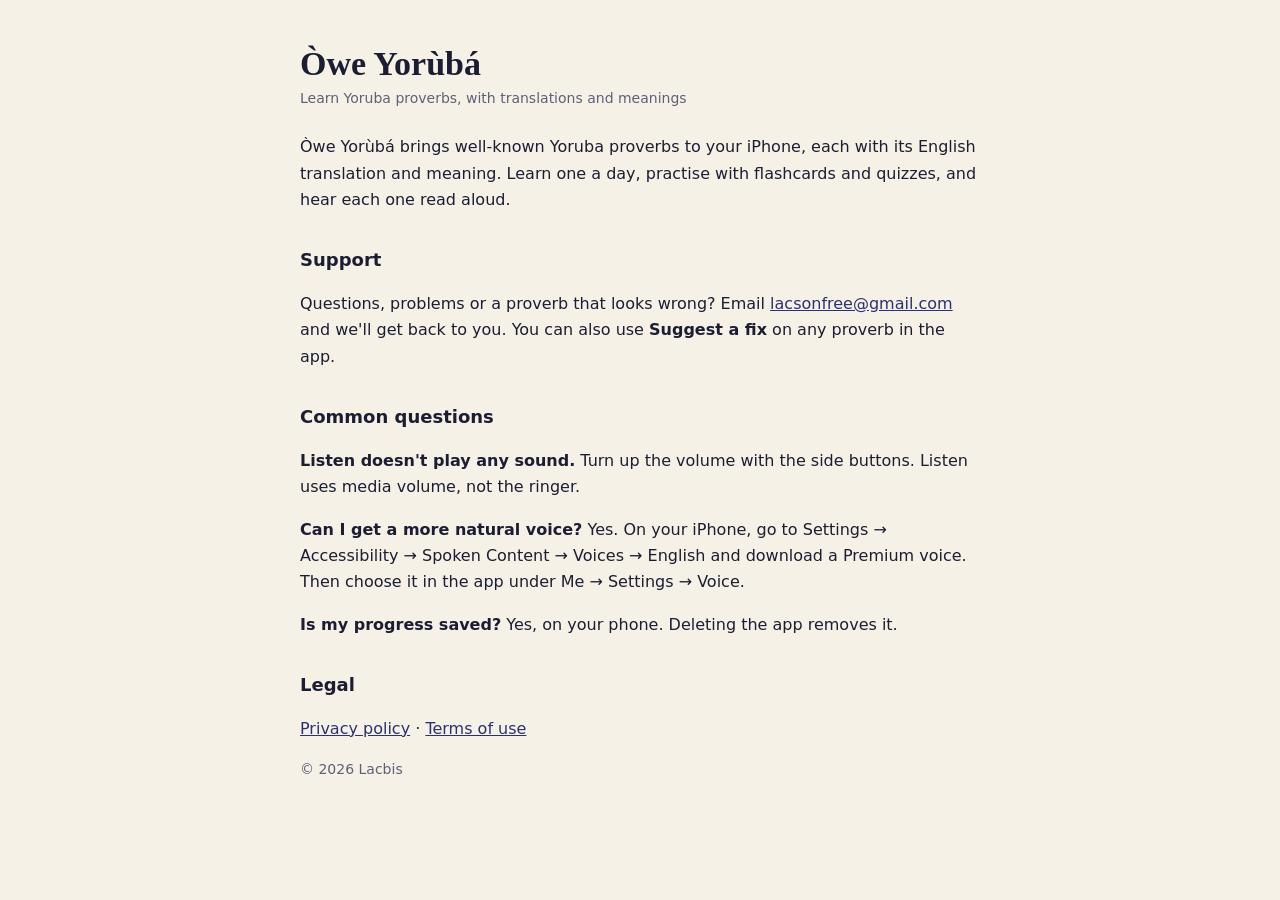
==== index.html @ 76b3ccce "Òwe Yorùbá support, privacy policy and terms pages Co-Authored-By: Claude Opus 5.5 <noreply@anthropi" ====
<!doctype html>
<html lang="en"><head><meta charset="utf-8"><meta name="viewport" content="width=device-width, initial-scale=1, viewport-fit=cover">
<title>Òwe Yorùbá · Support</title><meta name="description" content="Support for Òwe Yorùbá, the Yoruba proverbs app."><link rel="stylesheet" href="page.css"></head>
<body><main>
<h1>Òwe Yorùbá</h1>
<p class="meta">Learn Yoruba proverbs, with translations and meanings</p>

<p>Òwe Yorùbá brings well-known Yoruba proverbs to your iPhone, each with its English translation and meaning. Learn one a day, practise with flashcards and quizzes, and hear each one read aloud.</p>

<h2>Support</h2>
<p>Questions, problems or a proverb that looks wrong? Email <a href="mailto:lacsonfree@gmail.com">lacsonfree@gmail.com</a> and we'll get back to you. You can also use <b>Suggest a fix</b> on any proverb in the app.</p>

<h2>Common questions</h2>
<p><b>Listen doesn't play any sound.</b> Turn up the volume with the side buttons. Listen uses media volume, not the ringer.</p>
<p><b>Can I get a more natural voice?</b> Yes. On your iPhone, go to Settings → Accessibility → Spoken Content → Voices → English and download a Premium voice. Then choose it in the app under Me → Settings → Voice.</p>
<p><b>Is my progress saved?</b> Yes, on your phone. Deleting the app removes it.</p>

<h2>Legal</h2>
<p><a href="privacy.html">Privacy policy</a> · <a href="terms.html">Terms of use</a></p>
<p class="meta">© 2026 Lacbis</p>
</main></body></html>
---- page.css ----
:root { color-scheme: light dark; --bg:#f6f1e7; --ink:#1b1d33; --muted:#5d6079; --line:#e3dccd; --accent:#2b3170; }
@media (prefers-color-scheme: dark) { :root { --bg:#12142b; --ink:#f1ece0; --muted:#a8abc4; --line:#2b2f55; --accent:#e6b85c; } }
html, body { margin: 0; background: var(--bg); color: var(--ink); }
body { font: 16px/1.65 system-ui, -apple-system, "Segoe UI", sans-serif; }
main { max-width: 680px; margin: 0 auto; padding: calc(32px + env(safe-area-inset-top)) 16px 64px; }
a { color: var(--accent); }
h1 { font: 700 34px/1.15 Georgia, serif; margin: 12px 0 4px; }
h2 { font-size: 18px; margin: 32px 0 6px; }
.meta { color: var(--muted); font-size: 14px; margin: 0 0 24px; }
.back { font-size: 14px; text-decoration: none; }
li { margin: 4px 0; }
.fill { background: color-mix(in srgb, #e6b85c 30%, transparent); padding: 0 4px; border-radius: 4px; }
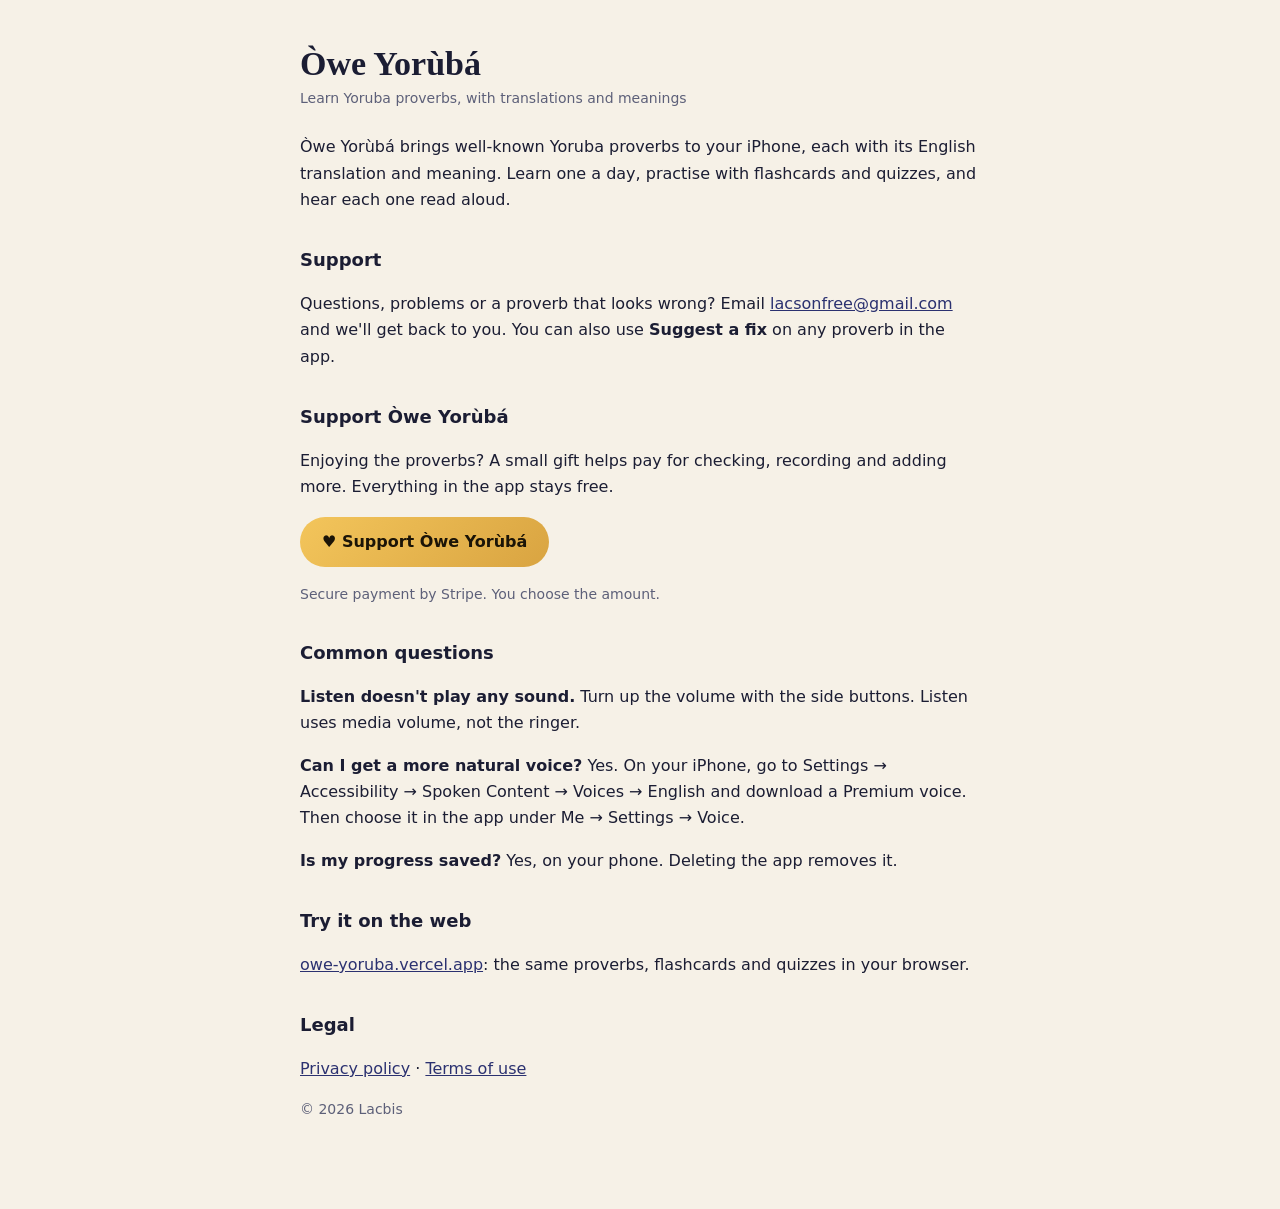
==== commit 3146734a: "Add Support Òwe Yorùbá link and web app link Co-Authored-By: Claude Opus 5.5 <noreply@anthropic.com>" ====
--- a/index.html
+++ b/index.html
@@ -10,11 +10,19 @@
 <h2>Support</h2>
 <p>Questions, problems or a proverb that looks wrong? Email <a href="mailto:lacsonfree@gmail.com">lacsonfree@gmail.com</a> and we'll get back to you. You can also use <b>Suggest a fix</b> on any proverb in the app.</p>
 
+<h2>Support Òwe Yorùbá</h2>
+<p>Enjoying the proverbs? A small gift helps pay for checking, recording and adding more. Everything in the app stays free.</p>
+<p><a class="support-btn" href="https://buy.stripe.com/bJefZigml0HR7Sy9vY08g01" target="_blank" rel="noopener noreferrer">♥ Support Òwe Yorùbá</a></p>
+<p class="meta">Secure payment by Stripe. You choose the amount.</p>
+
 <h2>Common questions</h2>
 <p><b>Listen doesn't play any sound.</b> Turn up the volume with the side buttons. Listen uses media volume, not the ringer.</p>
 <p><b>Can I get a more natural voice?</b> Yes. On your iPhone, go to Settings → Accessibility → Spoken Content → Voices → English and download a Premium voice. Then choose it in the app under Me → Settings → Voice.</p>
 <p><b>Is my progress saved?</b> Yes, on your phone. Deleting the app removes it.</p>
 
+<h2>Try it on the web</h2>
+<p><a href="https://owe-yoruba.vercel.app">owe-yoruba.vercel.app</a>: the same proverbs, flashcards and quizzes in your browser.</p>
+
 <h2>Legal</h2>
 <p><a href="privacy.html">Privacy policy</a> · <a href="terms.html">Terms of use</a></p>
 <p class="meta">© 2026 Lacbis</p>
--- a/page.css
+++ b/page.css
@@ -10,3 +10,5 @@
 .back { font-size: 14px; text-decoration: none; }
 li { margin: 4px 0; }
 .fill { background: color-mix(in srgb, #e6b85c 30%, transparent); padding: 0 4px; border-radius: 4px; }
+.support-btn { display: inline-block; padding: 12px 22px; border-radius: 999px; font-weight: 700; text-decoration: none; color: #1b1407; background: linear-gradient(135deg, #f3c55b, #d9a441); }
+.support-btn:focus-visible { outline: 2px solid var(--ink); outline-offset: 2px; }
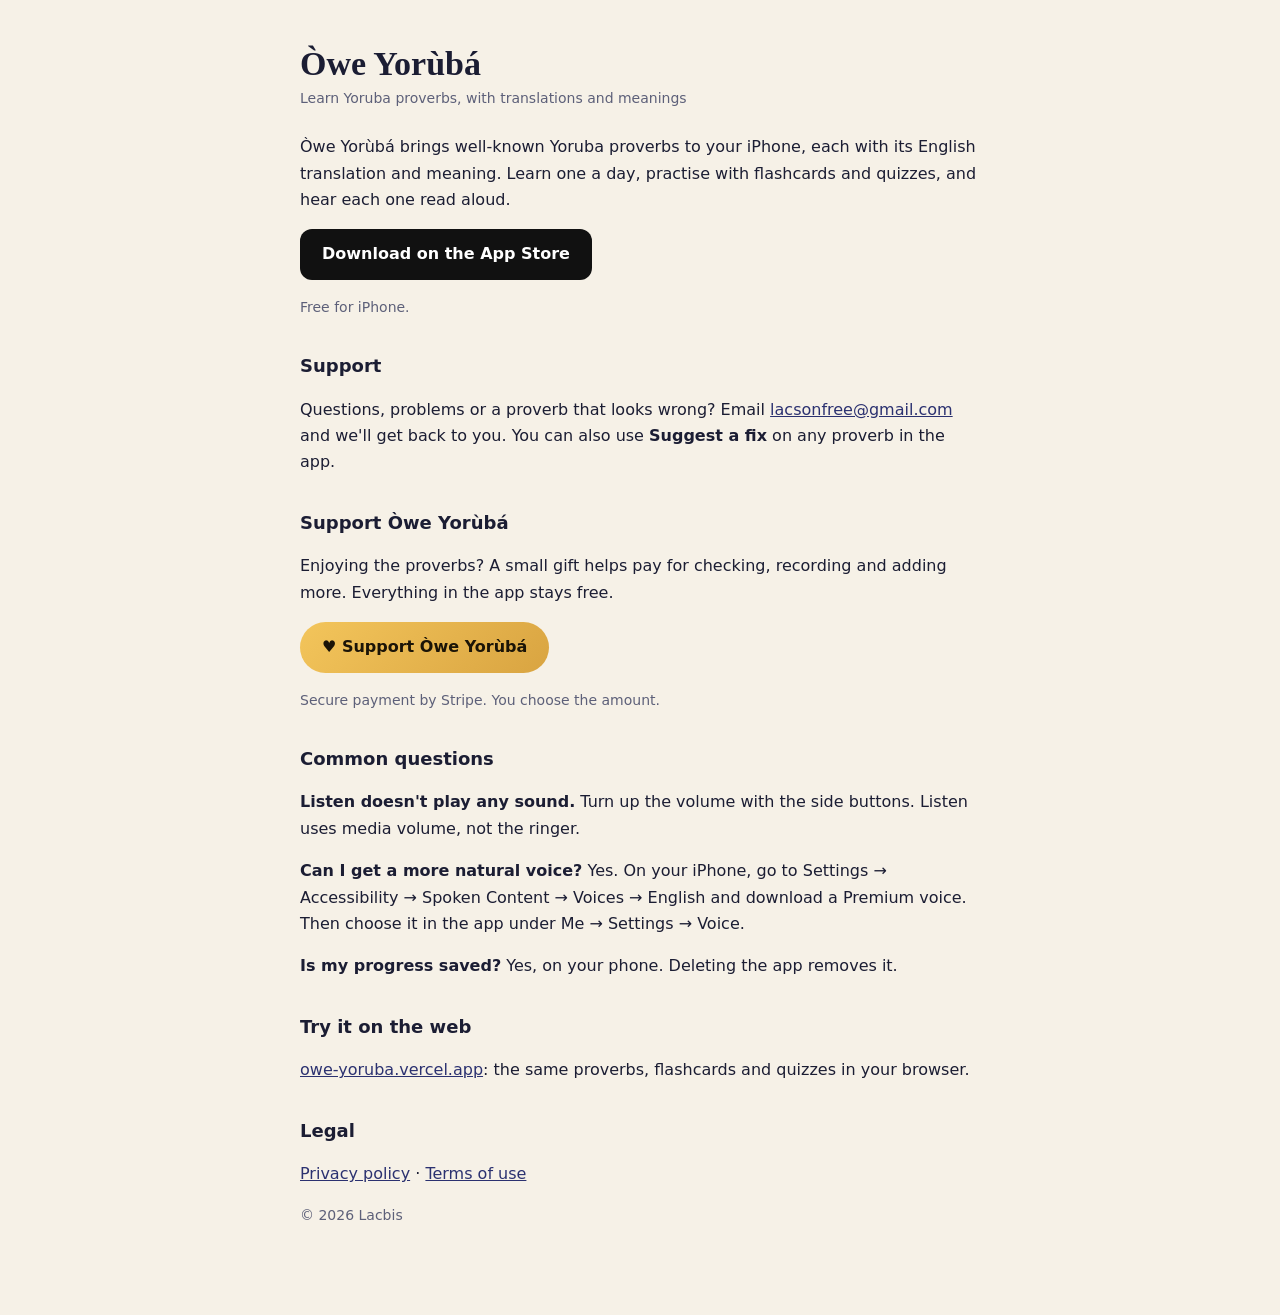
==== commit d22df785: "Add App Store download link Co-Authored-By: Claude Opus 5.5 <noreply@anthropic.com>" ====
--- a/index.html
+++ b/index.html
@@ -1,11 +1,13 @@
 <!doctype html>
 <html lang="en"><head><meta charset="utf-8"><meta name="viewport" content="width=device-width, initial-scale=1, viewport-fit=cover">
-<title>Òwe Yorùbá · Support</title><meta name="description" content="Support for Òwe Yorùbá, the Yoruba proverbs app."><link rel="stylesheet" href="page.css"></head>
+<title>Òwe Yorùbá · Support</title><meta name="description" content="Support for Òwe Yorùbá, the Yoruba proverbs app."><meta name="apple-itunes-app" content="app-id=6836940635"><link rel="stylesheet" href="page.css"></head>
 <body><main>
 <h1>Òwe Yorùbá</h1>
 <p class="meta">Learn Yoruba proverbs, with translations and meanings</p>
 
 <p>Òwe Yorùbá brings well-known Yoruba proverbs to your iPhone, each with its English translation and meaning. Learn one a day, practise with flashcards and quizzes, and hear each one read aloud.</p>
+<p><a class="store-btn" href="https://apps.apple.com/app/id6836940635">Download on the App Store</a></p>
+<p class="meta">Free for iPhone.</p>
 
 <h2>Support</h2>
 <p>Questions, problems or a proverb that looks wrong? Email <a href="mailto:lacsonfree@gmail.com">lacsonfree@gmail.com</a> and we'll get back to you. You can also use <b>Suggest a fix</b> on any proverb in the app.</p>
--- a/page.css
+++ b/page.css
@@ -12,3 +12,5 @@
 .fill { background: color-mix(in srgb, #e6b85c 30%, transparent); padding: 0 4px; border-radius: 4px; }
 .support-btn { display: inline-block; padding: 12px 22px; border-radius: 999px; font-weight: 700; text-decoration: none; color: #1b1407; background: linear-gradient(135deg, #f3c55b, #d9a441); }
 .support-btn:focus-visible { outline: 2px solid var(--ink); outline-offset: 2px; }
+.store-btn { display: inline-block; padding: 12px 22px; border-radius: 12px; font-weight: 700; text-decoration: none; color: #fff; background: #111; }
+.store-btn:focus-visible { outline: 2px solid var(--ink); outline-offset: 2px; }
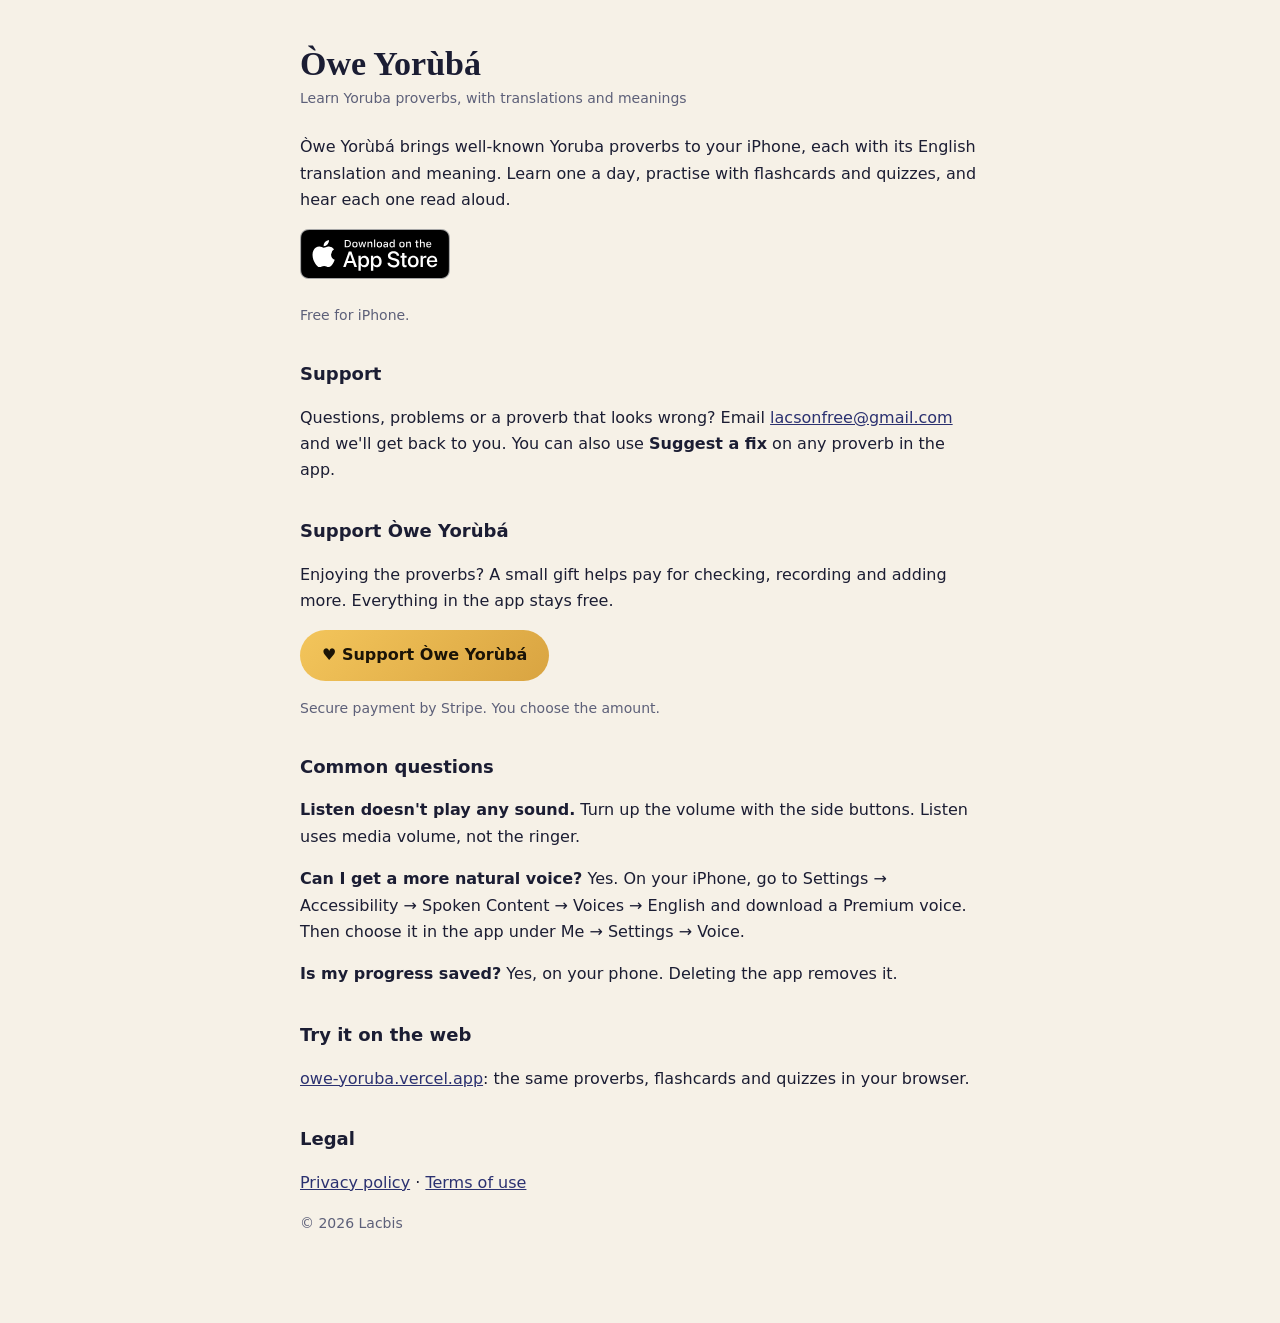
==== commit 35a2a20e: "Use Apple's official App Store badge Co-Authored-By: Claude Opus 5.5 <noreply@anthropic.com>" ====
--- a/index.html
+++ b/index.html
@@ -6,7 +6,7 @@
 <p class="meta">Learn Yoruba proverbs, with translations and meanings</p>
 
 <p>Òwe Yorùbá brings well-known Yoruba proverbs to your iPhone, each with its English translation and meaning. Learn one a day, practise with flashcards and quizzes, and hear each one read aloud.</p>
-<p><a class="store-btn" href="https://apps.apple.com/app/id6836940635">Download on the App Store</a></p>
+<p><a class="store-badge" href="https://apps.apple.com/app/id6836940635"><picture><source srcset="app-store-badge-white.svg" media="(prefers-color-scheme: dark)"><img src="app-store-badge.svg" width="150" height="50" alt="Download on the App Store"></picture></a></p>
 <p class="meta">Free for iPhone.</p>
 
 <h2>Support</h2>
--- a/page.css
+++ b/page.css
@@ -12,5 +12,6 @@
 .fill { background: color-mix(in srgb, #e6b85c 30%, transparent); padding: 0 4px; border-radius: 4px; }
 .support-btn { display: inline-block; padding: 12px 22px; border-radius: 999px; font-weight: 700; text-decoration: none; color: #1b1407; background: linear-gradient(135deg, #f3c55b, #d9a441); }
 .support-btn:focus-visible { outline: 2px solid var(--ink); outline-offset: 2px; }
-.store-btn { display: inline-block; padding: 12px 22px; border-radius: 12px; font-weight: 700; text-decoration: none; color: #fff; background: #111; }
-.store-btn:focus-visible { outline: 2px solid var(--ink); outline-offset: 2px; }
+.store-badge { display: inline-block; border-radius: 9px; }
+.store-badge img { display: block; width: 150px; height: auto; }
+.store-badge:focus-visible { outline: 2px solid var(--ink); outline-offset: 2px; }
